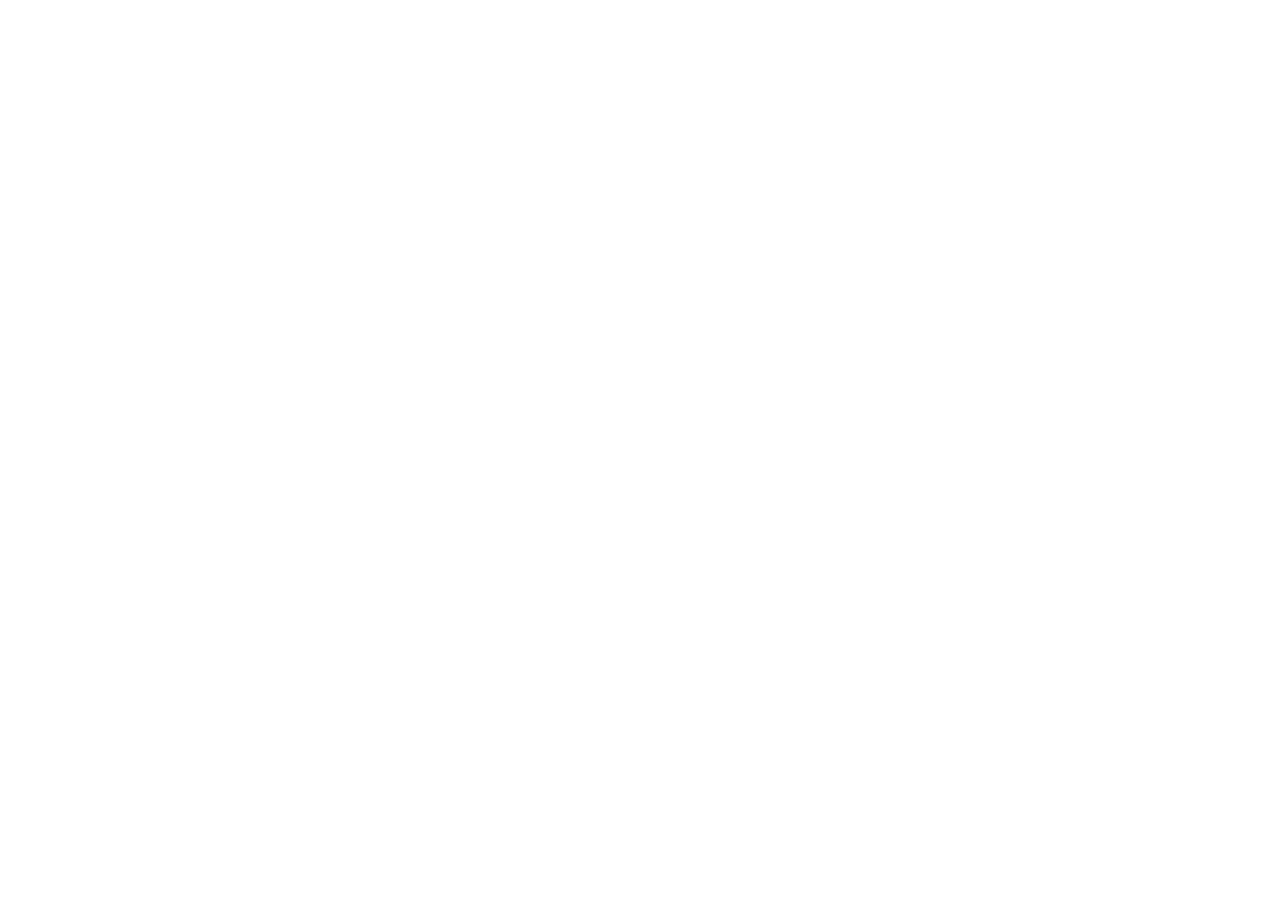
==== equipment.html @ 5338445f "Add files via upload" ====
<!doctype html>
<html lang="en">
  <head>
    <meta charset="UTF-8" />
    <meta name="viewport" content="width=device-width, initial-scale=1.0" />

    <title>Equipment | Fire Station</title>

    <link rel="stylesheet" href="css/style.css" />
    <link rel="stylesheet" href="css/responsive.css" />
  </head>

  <body>
    <!-- The JS builds the equipment screen here. -->
    <div id="app"></div>

    <script src="js/equipment.js"></script>
  </body>
</html>
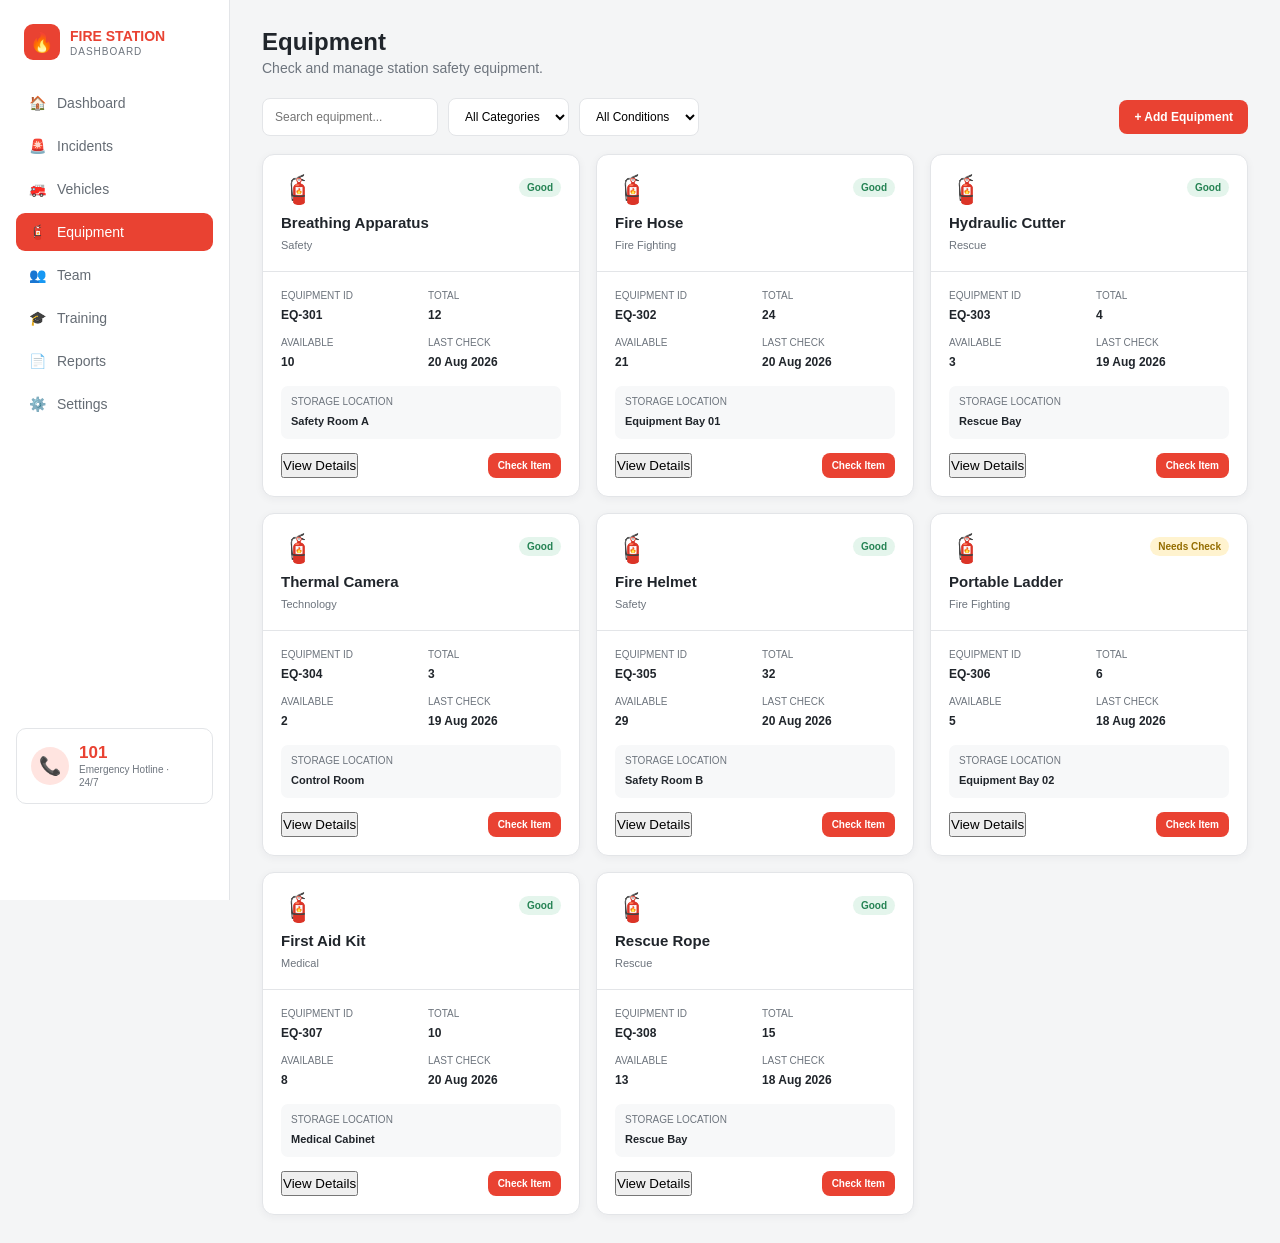
==== commit a3d64535: "Update equipment.html" ====
--- a/equipment.html
+++ b/equipment.html
@@ -6,14 +6,14 @@
 
     <title>Equipment | Fire Station</title>
 
-    <link rel="stylesheet" href="css/style.css" />
-    <link rel="stylesheet" href="css/responsive.css" />
+    <link rel="stylesheet" href="style.css" />
+    <link rel="stylesheet" href="responsive.css" />
   </head>
 
   <body>
     <!-- The JS builds the equipment screen here. -->
     <div id="app"></div>
 
-    <script src="js/equipment.js"></script>
+    <script src="equipment.js"></script>
   </body>
 </html>
--- a/style.css
+++ b/style.css
@@ -0,0 +1,813 @@
+:root {
+  --red: #e94232;
+  --red-dark: #d93527;
+  --blue: #2f70d8;
+  --green: #239a60;
+  --gold: #c99000;
+
+  --text: #20252b;
+  --muted: #6d747d;
+
+  --border: #e3e5e8;
+  --background: #f4f5f6;
+  --white: #ffffff;
+
+  --radius: 12px;
+  --shadow: 0 2px 8px rgba(30, 40, 50, 0.05);
+}
+
+/* Basic reset */
+
+* {
+  margin: 0;
+  padding: 0;
+  box-sizing: border-box;
+}
+
+body {
+  font-family: Arial, Helvetica, sans-serif;
+  background: var(--background);
+  color: var(--text);
+  min-height: 100vh;
+}
+
+a {
+  text-decoration: none;
+  color: inherit;
+}
+
+button,
+input,
+select,
+textarea {
+  font-family: inherit;
+}
+
+/* ================================
+   MAIN APP
+================================ */
+
+.app-shell {
+  display: flex;
+  min-height: 100vh;
+}
+
+/* ================================
+   SIDEBAR
+================================ */
+
+.sidebar {
+  width: 230px;
+  height: 100vh;
+
+  position: fixed;
+  left: 0;
+  top: 0;
+
+  background: var(--white);
+  border-right: 1px solid var(--border);
+
+  padding: 24px 16px;
+
+  z-index: 100;
+}
+
+/* Logo section */
+
+.brand {
+  display: flex;
+  align-items: center;
+  gap: 10px;
+
+  padding: 0 8px 24px;
+}
+
+.brand-mark {
+  width: 36px;
+  height: 36px;
+
+  display: grid;
+  place-items: center;
+
+  border-radius: 9px;
+
+  background: var(--red);
+  color: white;
+
+  font-size: 19px;
+}
+
+.brand-text strong {
+  display: block;
+
+  color: var(--red);
+
+  font-size: 14px;
+}
+
+.brand-text span {
+  display: block;
+
+  margin-top: 2px;
+
+  color: var(--muted);
+
+  font-size: 10px;
+  letter-spacing: 1px;
+}
+
+/* Navigation */
+
+.nav {
+  display: grid;
+  gap: 5px;
+}
+
+.nav-link {
+  display: flex;
+  align-items: center;
+
+  gap: 11px;
+
+  padding: 11px 12px;
+
+  border-radius: 9px;
+
+  color: #656c74;
+
+  font-size: 14px;
+
+  transition: 0.2s;
+}
+
+.nav-link:hover {
+  background: #fff2f0;
+  color: var(--red);
+}
+
+.nav-link.active {
+  background: var(--red);
+  color: white;
+}
+
+.nav-icon {
+  width: 18px;
+  text-align: center;
+}
+
+/* ================================
+   EMERGENCY HOTLINE
+================================ */
+
+.hotline {
+  position: absolute;
+
+  left: 16px;
+  right: 16px;
+  bottom: 96px;
+
+  padding: 14px;
+
+  display: flex;
+  align-items: center;
+
+  gap: 10px;
+
+  border: 1px solid var(--border);
+  border-radius: 10px;
+
+  background: white;
+}
+
+.hotline-icon {
+  width: 38px;
+  height: 38px;
+
+  display: grid;
+  place-items: center;
+
+  border-radius: 50%;
+
+  background: #ffe4e0;
+  color: var(--red);
+
+  font-size: 18px;
+}
+
+.hotline strong {
+  display: block;
+
+  color: var(--red);
+
+  font-size: 17px;
+}
+
+.hotline span {
+  display: block;
+
+  color: var(--muted);
+
+  font-size: 10px;
+
+  line-height: 1.3;
+}
+
+/* ================================
+   MAIN CONTENT
+================================ */
+
+.main {
+  width: calc(100% - 230px);
+
+  margin-left: 230px;
+
+  padding: 28px 32px;
+}
+
+.page-title {
+  margin-bottom: 22px;
+}
+
+.page-title h1 {
+  font-size: 24px;
+
+  margin-bottom: 4px;
+}
+
+.page-title p {
+  color: var(--muted);
+
+  font-size: 14px;
+}
+
+/* ================================
+   STAT CARDS
+================================ */
+
+.stats-grid {
+  display: grid;
+
+  grid-template-columns: repeat(4, 1fr);
+
+  gap: 16px;
+
+  margin-bottom: 24px;
+}
+
+.stat-card {
+  display: flex;
+  align-items: center;
+
+  gap: 14px;
+
+  padding: 17px 18px;
+
+  background: white;
+
+  border: 1px solid var(--border);
+
+  border-radius: var(--radius);
+
+  box-shadow: var(--shadow);
+}
+
+.stat-icon {
+  width: 44px;
+  height: 44px;
+
+  display: grid;
+  place-items: center;
+
+  border-radius: 10px;
+
+  color: white;
+
+  font-size: 20px;
+}
+
+.stat-icon.red {
+  background: var(--red);
+}
+
+.stat-icon.blue {
+  background: var(--blue);
+}
+
+.stat-icon.gold {
+  background: var(--gold);
+}
+
+.stat-icon.green {
+  background: var(--green);
+}
+
+.stat-label {
+  color: var(--muted);
+
+  font-size: 12px;
+
+  margin-bottom: 3px;
+}
+
+.stat-value {
+  font-size: 21px;
+
+  font-weight: 700;
+}
+
+/* ================================
+   DASHBOARD PANELS
+================================ */
+
+.dashboard-grid {
+  display: grid;
+
+  grid-template-columns: 1.35fr 1fr 0.95fr;
+
+  gap: 16px;
+
+  margin-bottom: 16px;
+}
+
+.panel {
+  background: white;
+
+  border: 1px solid var(--border);
+
+  border-radius: var(--radius);
+
+  box-shadow: var(--shadow);
+}
+
+.panel-head {
+  display: flex;
+
+  align-items: center;
+
+  justify-content: space-between;
+
+  padding: 20px 20px 12px;
+}
+
+.panel-head h2 {
+  font-size: 15px;
+}
+
+.panel-head a {
+  color: var(--red);
+
+  font-size: 12px;
+
+  font-weight: 700;
+}
+
+/* ================================
+   INCIDENTS
+================================ */
+
+.incident-list {
+  padding: 0 20px 12px;
+}
+
+.incident-row {
+  display: grid;
+
+  grid-template-columns: 40px 1fr auto;
+
+  align-items: center;
+
+  gap: 10px;
+
+  padding: 12px 0;
+
+  border-bottom: 1px solid #f0f1f2;
+}
+
+.incident-row:last-child {
+  border-bottom: none;
+}
+
+.incident-icon {
+  width: 38px;
+  height: 38px;
+
+  display: grid;
+  place-items: center;
+
+  border-radius: 9px;
+
+  background: #fff0ee;
+
+  font-size: 17px;
+}
+
+.incident-main strong {
+  display: block;
+
+  font-size: 13px;
+
+  margin-bottom: 3px;
+}
+
+.incident-main span {
+  color: var(--muted);
+
+  font-size: 11px;
+}
+
+.incident-time {
+  text-align: right;
+
+  color: var(--muted);
+
+  font-size: 11px;
+}
+
+/* ================================
+   STATUS BADGES
+================================ */
+
+.badge {
+  display: inline-flex;
+
+  align-items: center;
+
+  padding: 4px 8px;
+
+  border-radius: 999px;
+
+  font-size: 10px;
+
+  font-weight: 700;
+
+  margin-top: 5px;
+}
+
+.badge.red {
+  color: #c83a2e;
+  background: #ffe5e2;
+}
+
+.badge.blue {
+  color: #3165b9;
+  background: #e7efff;
+}
+
+.badge.green {
+  color: #258354;
+  background: #e4f5ec;
+}
+
+.badge.gold {
+  color: #946d00;
+  background: #fff3cf;
+}
+
+.badge.gray {
+  color: #656b72;
+  background: #edf0f2;
+}
+
+/* ================================
+   VEHICLE
+================================ */
+
+.vehicle-preview {
+  height: 110px;
+
+  margin: 0 20px 12px;
+
+  display: grid;
+  place-items: center;
+
+  background: #f6f7f8;
+
+  border: 1px solid var(--border);
+
+  border-radius: 8px;
+
+  color: var(--muted);
+
+  font-size: 12px;
+}
+
+.vehicle-info {
+  padding: 0 20px 18px;
+}
+
+.vehicle-info strong {
+  font-size: 14px;
+}
+
+.vehicle-info span {
+  display: block;
+
+  color: var(--muted);
+
+  font-size: 11px;
+
+  margin-top: 3px;
+}
+
+/* ================================
+   QUICK ACTIONS
+================================ */
+
+.quick-actions {
+  display: grid;
+
+  grid-template-columns: 1fr 1fr;
+
+  gap: 10px;
+
+  padding: 0 20px 20px;
+}
+
+.quick-btn {
+  min-height: 82px;
+
+  display: grid;
+  place-items: center;
+
+  text-align: center;
+
+  border: 1px solid var(--border);
+
+  border-radius: 9px;
+
+  background: white;
+
+  transition: 0.2s;
+}
+
+.quick-btn:hover {
+  border-color: #f1b2ab;
+
+  transform: translateY(-1px);
+}
+
+.quick-btn span {
+  display: block;
+
+  font-size: 20px;
+
+  margin-bottom: 5px;
+}
+
+.quick-btn strong {
+  font-size: 12px;
+}
+
+/* ================================
+   TEAM
+================================ */
+
+.team-panel {
+  padding-bottom: 16px;
+}
+
+.team-grid {
+  display: grid;
+
+  grid-template-columns: repeat(4, 1fr);
+
+  gap: 14px;
+
+  padding: 0 20px;
+}
+
+.member-card {
+  display: flex;
+  align-items: center;
+
+  gap: 10px;
+
+  padding: 12px;
+
+  border: 1px solid var(--border);
+
+  border-radius: 10px;
+}
+
+.avatar {
+  width: 38px;
+  height: 38px;
+
+  flex: 0 0 38px;
+
+  display: grid;
+  place-items: center;
+
+  border-radius: 50%;
+
+  background: #fff5dc;
+
+  color: #a77900;
+
+  font-size: 11px;
+
+  font-weight: 700;
+}
+
+.member-card strong {
+  display: block;
+
+  font-size: 12px;
+}
+
+.member-card span {
+  color: var(--muted);
+
+  font-size: 10px;
+}
+
+.dot {
+  display: inline-block;
+
+  width: 6px;
+  height: 6px;
+
+  margin-right: 4px;
+
+  border-radius: 50%;
+
+  background: var(--green);
+}
+
+/* ================================
+   BUTTONS
+================================ */
+
+.btn {
+  border: none;
+
+  border-radius: 8px;
+
+  padding: 10px 15px;
+
+  font-size: 12px;
+
+  font-weight: 700;
+
+  transition: 0.2s;
+}
+
+.btn-primary {
+  background: var(--red);
+
+  color: white;
+}
+
+.btn-primary:hover {
+  background: var(--red-dark);
+}
+
+.btn-light {
+  background: #f1f2f3;
+
+  color: var(--text);
+}
+
+/* ================================
+   MODAL
+================================ */
+
+.modal-backdrop {
+  position: fixed;
+
+  inset: 0;
+
+  display: none;
+
+  align-items: center;
+  justify-content: center;
+
+  background: rgba(25, 30, 35, 0.42);
+
+  z-index: 500;
+
+  padding: 20px;
+}
+
+.modal-backdrop.show {
+  display: flex;
+}
+
+.modal {
+  width: min(520px, 100%);
+
+  background: white;
+
+  border-radius: 12px;
+
+  padding: 22px;
+
+  box-shadow: 0 18px 50px rgba(0, 0, 0, 0.18);
+}
+
+.modal-head {
+  display: flex;
+
+  align-items: center;
+
+  justify-content: space-between;
+
+  margin-bottom: 18px;
+}
+
+.modal-head h2 {
+  font-size: 17px;
+}
+
+.close {
+  border: none;
+
+  background: transparent;
+
+  color: var(--muted);
+
+  font-size: 22px;
+}
+
+/* ================================
+   FORMS
+================================ */
+
+.form-grid {
+  display: grid;
+
+  gap: 13px;
+}
+
+.form-group label {
+  display: block;
+
+  margin-bottom: 6px;
+
+  font-size: 11px;
+
+  font-weight: 700;
+}
+
+.form-group input,
+.form-group select,
+.form-group textarea {
+  width: 100%;
+
+  padding: 10px 12px;
+
+  border: 1px solid #dfe2e5;
+
+  border-radius: 8px;
+
+  outline: none;
+}
+
+.form-group textarea {
+  min-height: 90px;
+
+  resize: vertical;
+}
+
+.form-group input:focus,
+.form-group select:focus,
+.form-group textarea:focus {
+  border-color: var(--red);
+}
+
+/* ================================
+   TOAST
+================================ */
+
+.toast {
+  position: fixed;
+
+  right: 22px;
+  bottom: 22px;
+
+  padding: 12px 16px;
+
+  background: #242a30;
+
+  color: white;
+
+  border-radius: 8px;
+
+  font-size: 12px;
+
+  opacity: 0;
+
+  transform: translateY(10px);
+
+  pointer-events: none;
+
+  transition: 0.25s;
+
+  z-index: 1000;
+}
+
+.toast.show {
+  opacity: 1;
+
+  transform: translateY(0);
+}
--- a/responsive.css
+++ b/responsive.css
@@ -0,0 +1,125 @@
+/* Small screens get their own layout so the dashboard doesn't feel cramped. */
+
+@media (max-width: 1100px) {
+  .sidebar {
+    width: 205px;
+  }
+
+  .main {
+    width: calc(100% - 205px);
+
+    margin-left: 205px;
+
+    padding: 24px;
+  }
+
+  .dashboard-grid {
+    grid-template-columns: 1fr 1fr;
+  }
+
+  .dashboard-grid .panel:last-child {
+    grid-column: 1 / -1;
+  }
+
+  .quick-actions {
+    grid-template-columns: repeat(4, 1fr);
+  }
+
+  .team-grid {
+    grid-template-columns: repeat(2, 1fr);
+  }
+}
+
+@media (max-width: 800px) {
+  .sidebar {
+    width: 72px;
+
+    padding: 18px 10px;
+  }
+
+  .brand {
+    justify-content: center;
+  }
+
+  .brand-text {
+    display: none;
+  }
+
+  .nav-link {
+    justify-content: center;
+
+    padding: 12px;
+  }
+
+  .nav-link span:not(.nav-icon) {
+    display: none;
+  }
+
+  .hotline {
+    left: 10px;
+    right: 10px;
+
+    justify-content: center;
+
+    padding: 10px;
+  }
+
+  .hotline div:last-child {
+    display: none;
+  }
+
+  .main {
+    width: calc(100% - 72px);
+
+    margin-left: 72px;
+
+    padding: 20px;
+  }
+
+  .stats-grid {
+    grid-template-columns: repeat(2, 1fr);
+  }
+
+  .dashboard-grid {
+    grid-template-columns: 1fr;
+  }
+
+  .dashboard-grid .panel:last-child {
+    grid-column: auto;
+  }
+
+  .quick-actions {
+    grid-template-columns: 1fr 1fr;
+  }
+
+  .team-grid {
+    grid-template-columns: repeat(2, 1fr);
+  }
+}
+
+@media (max-width: 560px) {
+  .main {
+    padding: 14px;
+  }
+
+  .page-title h1 {
+    font-size: 21px;
+  }
+
+  .stats-grid,
+  .team-grid {
+    grid-template-columns: 1fr;
+  }
+
+  .quick-actions {
+    grid-template-columns: 1fr;
+  }
+
+  .incident-row {
+    grid-template-columns: 40px 1fr;
+  }
+
+  .incident-time {
+    display: none;
+  }
+}
